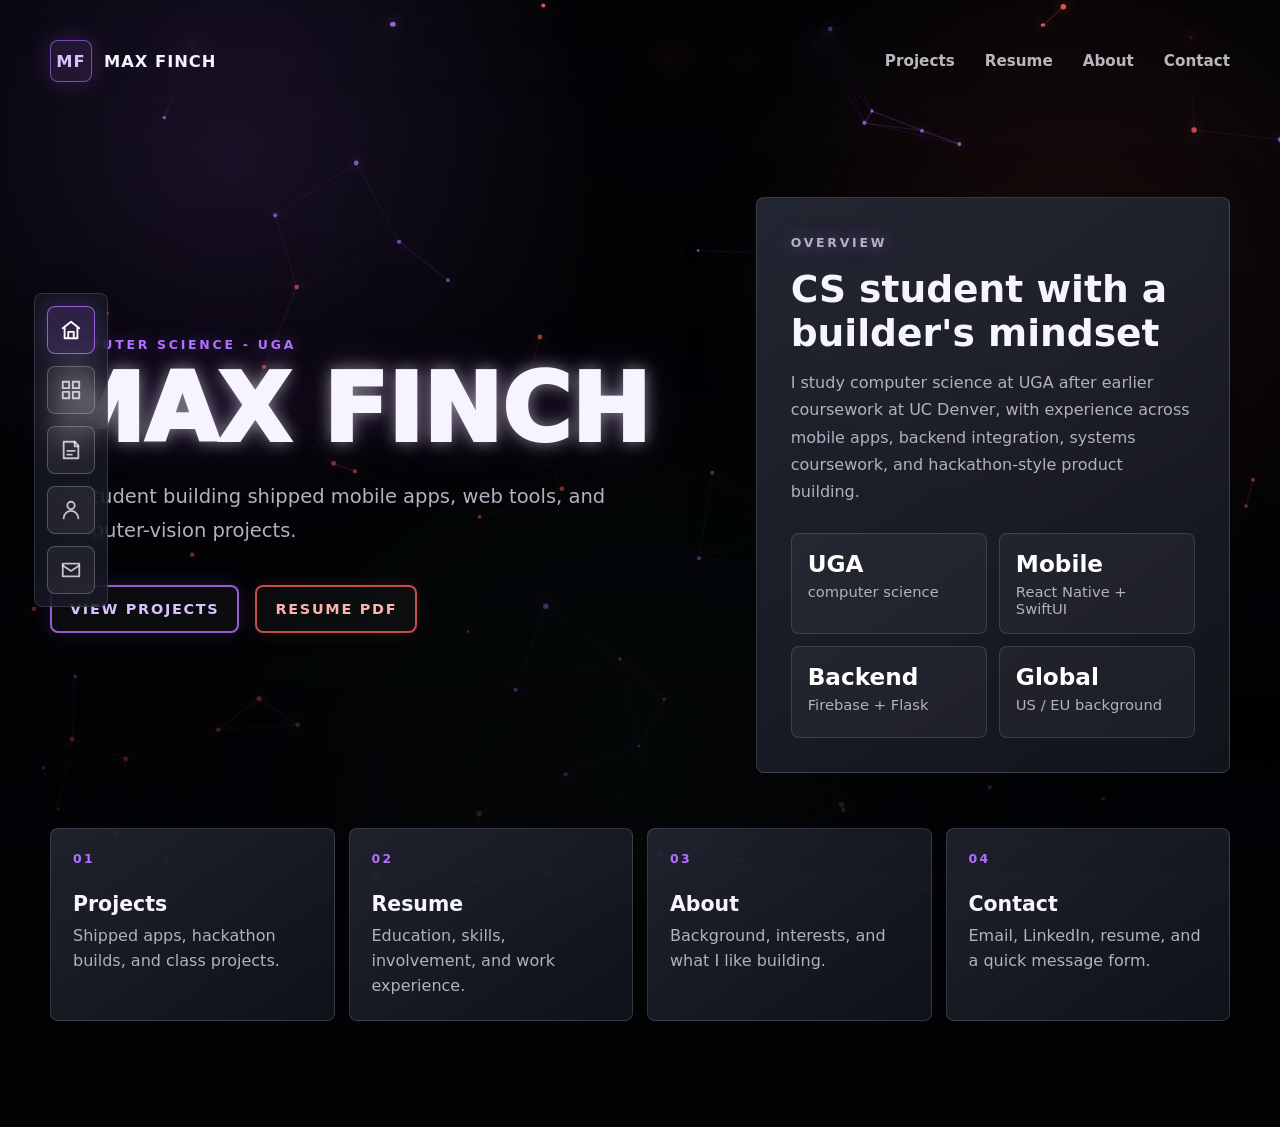
==== index.html @ 0c6667a9 "Initial portfolio site" ====
<!DOCTYPE html>
<html lang="en">
  <head>
    <meta charset="UTF-8" />
    <meta name="viewport" content="width=device-width, initial-scale=1.0" />
    <meta
      name="description"
      content="Max Finch is a computer science student at the University of Georgia building shipped mobile apps, web tools, and computer-vision projects."
    />
    <title>Max Finch | Portfolio</title>
    <link rel="stylesheet" href="styles.css" />
  </head>
  <body data-page="home">
    <canvas id="particle-canvas" aria-hidden="true"></canvas>

    <aside class="side-dock" aria-label="Page navigation">
      <a class="dock-link" href="index.html" aria-label="Home" data-page-link="home">
        <svg viewBox="0 0 24 24" aria-hidden="true">
          <path d="m3 10 9-7 9 7"></path>
          <path d="M5 9.5V21h14V9.5"></path>
          <path d="M9 21v-7h6v7"></path>
        </svg>
      </a>
      <a class="dock-link" href="projects.html" aria-label="Projects" data-page-link="projects">
        <svg viewBox="0 0 24 24" aria-hidden="true">
          <rect x="3" y="3" width="7" height="7"></rect>
          <rect x="14" y="3" width="7" height="7"></rect>
          <rect x="3" y="14" width="7" height="7"></rect>
          <rect x="14" y="14" width="7" height="7"></rect>
        </svg>
      </a>
      <a class="dock-link" href="resume.html" aria-label="Resume" data-page-link="resume">
        <svg viewBox="0 0 24 24" aria-hidden="true">
          <path d="M8 3h8l4 4v14H4V3h4z"></path>
          <path d="M16 3v5h4"></path>
          <path d="M8 13h8"></path>
          <path d="M8 17h5"></path>
        </svg>
      </a>
      <a class="dock-link" href="about.html" aria-label="About" data-page-link="about">
        <svg viewBox="0 0 24 24" aria-hidden="true">
          <path d="M20 21a8 8 0 0 0-16 0"></path>
          <circle cx="12" cy="7" r="4"></circle>
        </svg>
      </a>
      <a class="dock-link" href="contact.html" aria-label="Contact" data-page-link="contact">
        <svg viewBox="0 0 24 24" aria-hidden="true">
          <rect x="3" y="5" width="18" height="14"></rect>
          <path d="m3 7 9 6 9-6"></path>
        </svg>
      </a>
    </aside>

    <main class="site-shell home-shell">
      <nav class="top-nav">
        <a class="brand" href="index.html" aria-label="Max Finch home">
          <span class="brand-mark">MF</span>
          <span>Max Finch</span>
        </a>
        <div class="nav-links" aria-label="Primary navigation">
          <a href="projects.html" data-page-link="projects">Projects</a>
          <a href="resume.html" data-page-link="resume">Resume</a>
          <a href="about.html" data-page-link="about">About</a>
          <a href="contact.html" data-page-link="contact">Contact</a>
        </div>
      </nav>

      <section class="hero home-hero" aria-labelledby="intro-title">
        <div class="hero-copy">
          <p class="eyebrow">Computer Science - UGA</p>
          <h1 id="intro-title">Max Finch</h1>
          <p class="intro compact-intro">
            CS student building shipped mobile apps, web tools, and computer-vision projects.
          </p>
          <div class="actions" aria-label="Portfolio actions">
            <a class="button primary" href="projects.html">View Projects</a>
            <a class="button secondary" href="assets/max-finch-resume.pdf" download>Resume PDF</a>
          </div>
        </div>

        <div class="identity-panel" aria-label="Profile summary">
          <p class="panel-label">Overview</p>
          <h2>CS student with a builder's mindset</h2>
          <p>
            I study computer science at UGA after earlier coursework at UC Denver, with experience across mobile apps,
            backend integration, systems coursework, and hackathon-style product building.
          </p>
          <div class="stat-grid" aria-label="Quick stats">
            <div>
              <strong>UGA</strong>
              <span>computer science</span>
            </div>
            <div>
              <strong>Mobile</strong>
              <span>React Native + SwiftUI</span>
            </div>
            <div>
              <strong>Backend</strong>
              <span>Firebase + Flask</span>
            </div>
            <div>
              <strong>Global</strong>
              <span>US / EU background</span>
            </div>
          </div>
        </div>
      </section>

      <section class="home-pages" aria-label="Explore pages">
        <a class="page-card" href="projects.html">
          <span>01</span>
          <strong>Projects</strong>
          <p>Shipped apps, hackathon builds, and class projects.</p>
        </a>
        <a class="page-card" href="resume.html">
          <span>02</span>
          <strong>Resume</strong>
          <p>Education, skills, involvement, and work experience.</p>
        </a>
        <a class="page-card" href="about.html">
          <span>03</span>
          <strong>About</strong>
          <p>Background, interests, and what I like building.</p>
        </a>
        <a class="page-card" href="contact.html">
          <span>04</span>
          <strong>Contact</strong>
          <p>Email, LinkedIn, resume, and a quick message form.</p>
        </a>
      </section>
    </main>

    <script src="particles.js"></script>
    <script src="app.js"></script>
  </body>
</html>
---- styles.css ----
:root {
  color-scheme: dark;
  --bg: #020305;
  --panel: rgba(18, 21, 30, 0.88);
  --panel-strong: rgba(36, 40, 53, 0.9);
  --text: #f6f4ff;
  --muted: #b3b0bf;
  --soft: #7d788b;
  --line: rgba(246, 244, 255, 0.14);
  --line-strong: rgba(246, 244, 255, 0.24);
  --purple: #b270ff;
  --purple-soft: #d8c1ff;
  --red: #ff625c;
  --amber: #f3b35b;
  --green: #79d9a2;
}

* {
  box-sizing: border-box;
}

html {
  scroll-behavior: smooth;
  overscroll-behavior-y: none;
}

body {
  margin: 0;
  min-height: 100vh;
  overflow-x: hidden;
  overscroll-behavior-y: none;
  background: var(--bg);
  color: var(--text);
  font-family: Inter, ui-sans-serif, system-ui, -apple-system, BlinkMacSystemFont, "Segoe UI", sans-serif;
}

body::before {
  position: fixed;
  inset: 0;
  z-index: 1;
  pointer-events: none;
  content: "";
  background:
    linear-gradient(rgba(2, 3, 5, 0.04), rgba(2, 3, 5, 0.86)),
    radial-gradient(circle at 18% 18%, rgba(178, 112, 255, 0.16), transparent 24rem),
    radial-gradient(circle at 84% 32%, rgba(255, 98, 92, 0.12), transparent 24rem),
    radial-gradient(circle at 50% 92%, rgba(121, 217, 162, 0.08), transparent 28rem);
}

a {
  color: inherit;
}

button,
input,
textarea {
  font: inherit;
}

#particle-canvas {
  position: fixed;
  inset: 0;
  z-index: 0;
  width: 100%;
  height: 100%;
  display: block;
  background: #020305;
}

.site-shell {
  position: relative;
  z-index: 2;
  width: min(1180px, calc(100% - 48px));
  min-height: 100vh;
  margin: 0 auto;
  padding: 26px 0 72px;
}

.home-shell {
  min-height: 100vh;
}

.page-shell {
  padding-bottom: clamp(56px, 8vw, 90px);
}

.top-nav {
  position: sticky;
  top: 0;
  z-index: 3;
  display: flex;
  align-items: center;
  justify-content: space-between;
  gap: 24px;
  min-height: 70px;
  padding: 12px 0;
  backdrop-filter: blur(12px);
}

.brand,
.nav-links a,
.button,
.dock-link,
.contact-link,
.linked-card,
.visual-link {
  text-decoration: none;
}

.brand {
  display: inline-flex;
  align-items: center;
  gap: 12px;
  font-size: 1.02rem;
  font-weight: 850;
  letter-spacing: 0.06em;
  text-transform: uppercase;
}

.brand-mark {
  display: grid;
  width: 42px;
  height: 42px;
  place-items: center;
  border: 1px solid rgba(178, 112, 255, 0.62);
  border-radius: 8px;
  color: var(--purple-soft);
  background: rgba(178, 112, 255, 0.12);
  box-shadow: 0 0 26px rgba(178, 112, 255, 0.22);
}

.nav-links {
  display: flex;
  align-items: center;
  gap: clamp(14px, 3vw, 30px);
}

.nav-links a {
  color: rgba(246, 244, 255, 0.74);
  font-size: 0.95rem;
  font-weight: 700;
  transition: color 160ms ease, text-shadow 160ms ease;
}

.nav-links a:hover,
.nav-links a:focus-visible,
.nav-links a.is-active {
  color: #ffffff;
  text-shadow: 0 0 14px rgba(178, 112, 255, 0.56);
}

.side-dock {
  position: fixed;
  top: 50%;
  left: clamp(14px, 3vw, 34px);
  z-index: 4;
  display: grid;
  gap: 12px;
  padding: 12px;
  border: 1px solid var(--line);
  border-radius: 8px;
  background: rgba(24, 27, 38, 0.72);
  backdrop-filter: blur(14px);
  transform: translateY(-50%);
}

.dock-link {
  display: grid;
  width: 48px;
  height: 48px;
  place-items: center;
  border: 1px solid var(--line-strong);
  border-radius: 8px;
  color: rgba(246, 244, 255, 0.76);
  background: rgba(246, 244, 255, 0.06);
  transition: background 160ms ease, border-color 160ms ease, color 160ms ease, box-shadow 160ms ease;
}

.dock-link svg {
  width: 22px;
  height: 22px;
  fill: none;
  stroke: currentColor;
  stroke-width: 2;
  stroke-linecap: round;
  stroke-linejoin: round;
}

.dock-link:hover,
.dock-link:focus-visible,
.dock-link.is-active {
  border-color: rgba(178, 112, 255, 0.78);
  color: #ffffff;
  background: rgba(178, 112, 255, 0.16);
  box-shadow: 0 0 22px rgba(178, 112, 255, 0.24);
}

.section-block {
  scroll-margin-top: 86px;
  padding: clamp(56px, 8vw, 98px) 0;
}

.hero {
  min-height: calc(100vh - 72px);
  display: grid;
  grid-template-columns: minmax(0, 1.15fr) minmax(320px, 0.85fr);
  align-items: center;
  gap: clamp(28px, 5vw, 64px);
  padding-top: 36px;
}

.home-hero {
  min-height: min(760px, calc(100vh - 72px));
  padding-top: 18px;
}

.eyebrow,
.panel-label,
.card-kicker {
  margin: 0 0 14px;
  color: var(--purple);
  font-size: 0.78rem;
  font-weight: 850;
  letter-spacing: 0.22em;
  text-transform: uppercase;
  text-shadow: 0 0 16px rgba(178, 112, 255, 0.5);
}

h1,
h2,
h3,
h4,
p {
  margin-top: 0;
}

h1 {
  max-width: 900px;
  margin-bottom: 0;
  font-size: clamp(3rem, 6.2vw, 5.4rem);
  line-height: 0.92;
  font-weight: 950;
  letter-spacing: 0;
  text-transform: uppercase;
  text-wrap: balance;
  text-shadow:
    0 0 16px rgba(255, 255, 255, 0.48),
    0 0 44px rgba(178, 112, 255, 0.24);
}

.home-hero h1 {
  font-size: clamp(3.7rem, 7.4vw, 5.9rem);
}

.intro {
  max-width: 720px;
  margin: 28px 0 0;
  color: var(--muted);
  font-size: clamp(1.04rem, 1.8vw, 1.28rem);
  line-height: 1.72;
}

.compact-intro {
  max-width: 600px;
  font-size: clamp(1.05rem, 1.8vw, 1.22rem);
}

.actions {
  display: flex;
  flex-wrap: wrap;
  gap: 16px;
  margin-top: 38px;
}

.button {
  display: inline-flex;
  align-items: center;
  justify-content: center;
  min-height: 48px;
  min-width: 150px;
  border: 2px solid var(--line);
  border-radius: 8px;
  padding: 12px 18px;
  color: var(--text);
  background: rgba(246, 244, 255, 0.04);
  font-size: 0.9rem;
  font-weight: 850;
  letter-spacing: 0.12em;
  text-transform: uppercase;
  cursor: pointer;
  transition: border-color 160ms ease, box-shadow 160ms ease, transform 160ms ease, background 160ms ease;
}

.button:hover,
.button:focus-visible {
  transform: translateY(-2px);
}

.primary {
  border-color: rgba(178, 112, 255, 0.82);
  color: var(--purple-soft);
  box-shadow: 0 0 18px rgba(178, 112, 255, 0.18);
}

.primary:hover,
.primary:focus-visible {
  background: rgba(178, 112, 255, 0.1);
  box-shadow: 0 0 28px rgba(178, 112, 255, 0.42);
}

.secondary {
  border-color: rgba(255, 98, 92, 0.76);
  color: #ffb2ad;
  box-shadow: 0 0 18px rgba(255, 98, 92, 0.14);
}

.secondary:hover,
.secondary:focus-visible {
  background: rgba(255, 98, 92, 0.08);
  box-shadow: 0 0 28px rgba(255, 98, 92, 0.36);
}

.compact {
  min-width: 138px;
}

.identity-panel,
.project-card,
.timeline-card,
.about-card,
.contact-card,
.message-card {
  border: 1px solid var(--line);
  border-radius: 8px;
  background: linear-gradient(145deg, rgba(39, 43, 56, 0.88), rgba(20, 22, 31, 0.88));
  box-shadow: 0 24px 70px rgba(0, 0, 0, 0.28);
  backdrop-filter: blur(10px);
}

.identity-panel {
  padding: clamp(22px, 4vw, 34px);
}

.identity-panel h2 {
  margin-bottom: 14px;
  font-size: clamp(1.7rem, 3vw, 2.35rem);
}

.identity-panel p {
  color: var(--muted);
  line-height: 1.7;
}

.stat-grid {
  display: grid;
  grid-template-columns: repeat(2, minmax(0, 1fr));
  gap: 12px;
  margin-top: 28px;
}

.stat-grid div {
  min-height: 92px;
  padding: 16px;
  border: 1px solid var(--line);
  border-radius: 8px;
  background: rgba(246, 244, 255, 0.045);
}

.stat-grid strong {
  display: block;
  color: #ffffff;
  font-size: 1.45rem;
}

.stat-grid span {
  display: block;
  margin-top: 6px;
  color: var(--muted);
  font-size: 0.92rem;
}

.home-pages {
  display: grid;
  grid-template-columns: repeat(4, minmax(0, 1fr));
  gap: 14px;
  margin-top: -28px;
  padding-bottom: 34px;
}

.page-card {
  min-height: 168px;
  padding: 22px;
  border: 1px solid var(--line);
  border-radius: 8px;
  color: inherit;
  text-decoration: none;
  background: linear-gradient(145deg, rgba(39, 43, 56, 0.78), rgba(20, 22, 31, 0.78));
  transition: border-color 160ms ease, box-shadow 160ms ease, transform 160ms ease;
}

.page-card:hover,
.page-card:focus-visible {
  border-color: rgba(178, 112, 255, 0.72);
  box-shadow: 0 0 28px rgba(178, 112, 255, 0.18);
  transform: translateY(-3px);
}

.page-card span {
  display: block;
  margin-bottom: 26px;
  color: var(--purple);
  font-size: 0.78rem;
  font-weight: 900;
  letter-spacing: 0.18em;
}

.page-card strong {
  display: block;
  margin-bottom: 8px;
  font-size: 1.28rem;
}

.page-card p {
  margin-bottom: 0;
  color: var(--muted);
  line-height: 1.55;
}

.page-header {
  max-width: 960px;
  padding: clamp(54px, 8vw, 90px) 0 34px;
}

.page-header h1 {
  margin-bottom: 16px;
  font-size: clamp(3.1rem, 6.6vw, 5.4rem);
}

.page-header p {
  max-width: 760px;
  color: var(--muted);
  font-size: clamp(1rem, 1.6vw, 1.2rem);
  line-height: 1.7;
}

.section-heading {
  max-width: 820px;
  margin-bottom: 32px;
}

.section-heading h2 {
  margin-bottom: 14px;
  font-size: clamp(2.5rem, 6vw, 5rem);
  line-height: 0.98;
}

.section-heading p {
  color: var(--muted);
  font-size: clamp(1rem, 1.5vw, 1.16rem);
  line-height: 1.68;
}

.split-heading {
  max-width: none;
  display: flex;
  align-items: end;
  justify-content: space-between;
  gap: 24px;
}

.project-grid {
  display: grid;
  grid-template-columns: repeat(2, minmax(0, 1fr));
  gap: 18px;
}

.sub-project-grid {
  margin-top: 18px;
}

.showcase-card {
  display: grid;
  grid-template-columns: minmax(300px, 0.78fr) minmax(0, 1.22fr);
  overflow: hidden;
  border: 1px solid var(--line);
  border-radius: 8px;
  background: linear-gradient(145deg, rgba(39, 43, 56, 0.88), rgba(20, 22, 31, 0.88));
  box-shadow: 0 24px 70px rgba(0, 0, 0, 0.28);
  backdrop-filter: blur(10px);
}

.linked-card {
  color: inherit;
  transition: border-color 160ms ease, box-shadow 160ms ease, transform 160ms ease;
}

.linked-card:hover,
.linked-card:focus-visible {
  border-color: rgba(178, 112, 255, 0.72);
  box-shadow: 0 0 34px rgba(178, 112, 255, 0.22);
  transform: translateY(-2px);
}

.showcase-card .project-visual {
  min-height: 520px;
  border-right: 1px solid var(--line);
  border-bottom: 0;
}

.showcase-copy {
  align-self: center;
  padding: clamp(28px, 5vw, 54px);
}

.showcase-copy h2 {
  margin-bottom: 16px;
  font-size: clamp(2.4rem, 5vw, 4.8rem);
  line-height: 0.96;
}

.showcase-copy p {
  color: var(--muted);
  font-size: clamp(1rem, 1.4vw, 1.16rem);
  line-height: 1.72;
}

.metric-row {
  display: grid;
  grid-template-columns: repeat(3, minmax(0, 1fr));
  gap: 12px;
  margin: 26px 0;
}

.metric-row div {
  padding: 16px;
  border: 1px solid var(--line);
  border-radius: 8px;
  background: rgba(246, 244, 255, 0.045);
}

.metric-row strong {
  display: block;
  color: #ffffff;
  font-size: 1.5rem;
}

.metric-row span {
  display: block;
  margin-top: 6px;
  color: var(--muted);
  font-size: 0.9rem;
}

.project-card {
  min-height: 100%;
  overflow: hidden;
}

.feature-card {
  grid-row: span 2;
}

.project-visual {
  min-height: 230px;
  border-bottom: 1px solid var(--line);
  background:
    linear-gradient(rgba(246, 244, 255, 0.045) 1px, transparent 1px),
    linear-gradient(90deg, rgba(246, 244, 255, 0.045) 1px, transparent 1px),
    radial-gradient(circle at 30% 30%, rgba(178, 112, 255, 0.36), transparent 15rem),
    #141823;
  background-size: 28px 28px, 28px 28px, auto, auto;
}

.app-shot-visual {
  align-items: center;
  justify-items: center;
  padding: 28px;
}

.app-store-shot {
  display: block;
  width: min(100%, 300px);
  max-height: 680px;
  border: 1px solid rgba(246, 244, 255, 0.18);
  border-radius: 8px;
  object-fit: cover;
  object-position: top center;
  box-shadow: 0 0 44px rgba(178, 112, 255, 0.24);
}

.image-visual {
  padding: 0;
}

.image-visual img {
  display: block;
  width: 100%;
  height: 100%;
  min-height: 300px;
  object-fit: cover;
  object-position: center;
}

.feature-card .project-visual {
  min-height: 420px;
}

.project-copy {
  padding: 24px;
}

.project-copy h3,
.timeline-card h2,
.timeline-card h3,
.about-card h2,
.about-card h3 {
  margin-bottom: 12px;
  font-size: 1.45rem;
}

.project-copy p,
.about-card p {
  color: var(--muted);
  line-height: 1.65;
}

.clean-list {
  display: grid;
  gap: 8px;
  margin: 18px 0 0;
  padding: 0;
  color: rgba(246, 244, 255, 0.82);
  list-style: none;
}

.clean-list li {
  position: relative;
  padding-left: 18px;
}

.clean-list li::before {
  position: absolute;
  left: 0;
  top: 0.62em;
  width: 7px;
  height: 7px;
  border-radius: 50%;
  content: "";
  background: var(--red);
  box-shadow: 0 0 12px rgba(255, 98, 92, 0.5);
}

.phone-visual,
.focus-visual,
.shelf-visual {
  display: grid;
  place-items: center;
  position: relative;
}

.phone-shell {
  width: min(250px, 72%);
  aspect-ratio: 0.56;
  padding: 18px;
  border: 2px solid rgba(246, 244, 255, 0.28);
  border-radius: 8px;
  background: linear-gradient(180deg, rgba(12, 14, 22, 0.92), rgba(34, 24, 46, 0.94));
  box-shadow: 0 0 42px rgba(178, 112, 255, 0.26);
}

.phone-top {
  width: 64px;
  height: 8px;
  margin: 0 auto 22px;
  border-radius: 99px;
  background: rgba(246, 244, 255, 0.24);
}

.pick-card {
  height: 78px;
  margin-bottom: 14px;
  border: 1px solid rgba(246, 244, 255, 0.16);
  border-radius: 8px;
  background:
    linear-gradient(90deg, rgba(255, 98, 92, 0.75), transparent 4px),
    linear-gradient(135deg, rgba(246, 244, 255, 0.14), rgba(246, 244, 255, 0.04));
}

.pick-card.hot {
  background:
    linear-gradient(90deg, rgba(178, 112, 255, 0.9), transparent 4px),
    linear-gradient(135deg, rgba(246, 244, 255, 0.18), rgba(246, 244, 255, 0.05));
}

.pick-card.small {
  height: 52px;
}

.camera-frame {
  display: grid;
  width: min(260px, 74%);
  aspect-ratio: 1.28;
  place-items: center;
  border: 2px solid rgba(121, 217, 162, 0.7);
  border-radius: 8px;
  background: rgba(121, 217, 162, 0.08);
  box-shadow: 0 0 34px rgba(121, 217, 162, 0.18);
}

.camera-frame span {
  width: 82px;
  height: 82px;
  border: 2px solid rgba(246, 244, 255, 0.64);
  border-radius: 50%;
  box-shadow: 0 0 0 22px rgba(178, 112, 255, 0.1);
}

.scan-line {
  position: absolute;
  width: min(310px, 82%);
  height: 3px;
  background: rgba(255, 98, 92, 0.74);
  box-shadow: 0 0 18px rgba(255, 98, 92, 0.72);
  animation: scan 2.5s ease-in-out infinite;
}

.shelf-visual {
  grid-template-columns: repeat(4, 34px);
  gap: 12px;
}

.shelf-visual span {
  width: 34px;
  border-radius: 6px;
  background: linear-gradient(180deg, var(--purple), var(--red));
  box-shadow: 0 0 20px rgba(178, 112, 255, 0.28);
}

.shelf-visual span:nth-child(1) {
  height: 132px;
}

.shelf-visual span:nth-child(2) {
  height: 98px;
  background: linear-gradient(180deg, var(--amber), var(--red));
}

.shelf-visual span:nth-child(3) {
  height: 150px;
}

.shelf-visual span:nth-child(4) {
  height: 112px;
  background: linear-gradient(180deg, var(--green), var(--purple));
}

@keyframes scan {
  0%,
  100% {
    transform: translateY(-72px);
  }

  50% {
    transform: translateY(72px);
  }
}

.resume-layout {
  display: grid;
  grid-template-columns: repeat(2, minmax(0, 1fr));
  gap: 18px;
}

.timeline-card {
  padding: 26px;
}

.wide-card {
  grid-column: 1 / -1;
}

.timeline-item {
  display: flex;
  align-items: start;
  justify-content: space-between;
  gap: 20px;
  padding: 22px 0;
  border-top: 1px solid var(--line);
}

.timeline-item:first-of-type {
  margin-top: 6px;
}

.timeline-item h4 {
  margin-bottom: 6px;
  font-size: 1.15rem;
}

.timeline-item h3 {
  margin-bottom: 6px;
  font-size: 1.15rem;
}

.timeline-item p,
.skill-groups p,
.muted-copy {
  margin-bottom: 0;
  color: var(--muted);
  line-height: 1.6;
}

.timeline-item time {
  flex: 0 0 auto;
  color: var(--soft);
  font-weight: 800;
  white-space: nowrap;
}

.skill-groups {
  display: grid;
  gap: 18px;
  padding-top: 14px;
  border-top: 1px solid var(--line);
}

.skill-groups h3,
.skill-groups h4 {
  margin-bottom: 4px;
  color: var(--purple-soft);
  font-size: 1rem;
}

.about-grid {
  display: grid;
  grid-template-columns: repeat(3, minmax(0, 1fr));
  gap: 18px;
}

.about-header {
  padding-bottom: 24px;
}

.interest-row {
  display: flex;
  flex-wrap: wrap;
  gap: 10px;
  margin-top: 28px;
}

.interest-row span {
  border: 1px solid var(--line-strong);
  border-radius: 999px;
  padding: 8px 14px;
  color: rgba(246, 244, 255, 0.82);
  background: rgba(246, 244, 255, 0.055);
  font-size: 0.92rem;
  font-weight: 800;
}

.about-dashboard {
  display: grid;
  grid-template-columns: 0.9fr 1fr 1.15fr;
  grid-auto-flow: dense;
  align-items: start;
  gap: 18px;
}

.about-tile {
  min-height: 220px;
  border: 1px solid var(--line);
  border-radius: 8px;
  padding: 24px;
  overflow: hidden;
  background: linear-gradient(145deg, rgba(39, 43, 56, 0.88), rgba(20, 22, 31, 0.88));
  box-shadow: 0 24px 70px rgba(0, 0, 0, 0.28);
  backdrop-filter: blur(10px);
}

.about-tile h2 {
  margin-bottom: 10px;
  font-size: clamp(1.35rem, 2vw, 1.85rem);
}

.about-tile p {
  margin-bottom: 0;
  color: var(--muted);
  line-height: 1.62;
}

.tile-header {
  display: flex;
  align-items: center;
  justify-content: space-between;
  gap: 16px;
  margin-bottom: 18px;
}

.tile-header .card-kicker {
  margin-bottom: 0;
}

.tile-header a,
.tile-header span {
  color: var(--muted);
  font-weight: 850;
  text-decoration: none;
}

.tile-header a:hover,
.tile-header a:focus-visible {
  color: #ffffff;
  text-shadow: 0 0 14px rgba(178, 112, 255, 0.54);
}

.visual-link {
  display: inline-block;
  color: inherit;
  border-radius: 8px;
}

.visual-link:focus-visible {
  outline: 3px solid rgba(178, 112, 255, 0.65);
  outline-offset: 4px;
}

.profile-tile {
  grid-row: span 2;
  display: grid;
  min-height: 560px;
  padding: 0;
}

.profile-tile img {
  width: 100%;
  height: 430px;
  object-fit: cover;
  object-position: center;
  border-bottom: 1px solid var(--line);
}

.profile-tile div {
  padding: 24px;
}

.reading-tile img {
  width: 100%;
  max-height: 360px;
  margin-bottom: 18px;
  border: 1px solid var(--line);
  border-radius: 8px;
  background: rgba(4, 5, 8, 0.35);
  object-fit: contain;
  object-position: center;
}

.album-art,
.creator-mark,
.profile-art {
  display: grid;
  width: 116px;
  height: 116px;
  place-items: center;
  margin-bottom: 18px;
  border: 1px solid var(--line-strong);
  border-radius: 8px;
  color: #ffffff;
  font-size: 1.6rem;
  font-weight: 950;
  letter-spacing: 0.08em;
  transition: transform 160ms ease, box-shadow 160ms ease;
}

.profile-art {
  display: block;
  object-fit: cover;
}

.visual-link:hover .album-art,
.visual-link:hover .creator-mark,
.visual-link:hover .profile-art,
.visual-link:focus-visible .album-art,
.visual-link:focus-visible .creator-mark,
.visual-link:focus-visible .profile-art {
  transform: translateY(-2px);
  box-shadow: 0 0 28px rgba(178, 112, 255, 0.28);
}

.aphex-art {
  background:
    radial-gradient(circle at 30% 28%, rgba(255, 98, 92, 0.82), transparent 26%),
    radial-gradient(circle at 70% 72%, rgba(178, 112, 255, 0.82), transparent 30%),
    linear-gradient(135deg, rgba(246, 244, 255, 0.12), rgba(4, 5, 8, 0.88));
}

.creator-mark {
  background:
    linear-gradient(rgba(246, 244, 255, 0.07) 1px, transparent 1px),
    linear-gradient(90deg, rgba(246, 244, 255, 0.07) 1px, transparent 1px),
    radial-gradient(circle at 70% 30%, rgba(121, 217, 162, 0.45), transparent 40%),
    rgba(178, 112, 255, 0.16);
  background-size: 18px 18px, 18px 18px, auto, auto;
}

.tracket-mark {
  background:
    radial-gradient(circle at 50% 32%, rgba(121, 217, 162, 0.52), transparent 18%),
    linear-gradient(rgba(246, 244, 255, 0.09) 1px, transparent 1px),
    linear-gradient(90deg, rgba(246, 244, 255, 0.09) 1px, transparent 1px),
    linear-gradient(135deg, rgba(22, 80, 73, 0.92), rgba(76, 43, 130, 0.92));
  background-size: auto, 16px 16px, 16px 16px, auto;
}

.code-mark {
  background:
    linear-gradient(135deg, rgba(255, 98, 92, 0.62), rgba(178, 112, 255, 0.34)),
    #141823;
}

.building-tile {
  position: relative;
  min-height: 280px;
}

.skate-track {
  position: absolute;
  right: 22px;
  bottom: 22px;
  left: 22px;
  height: 86px;
  border: 1px solid var(--line);
  border-radius: 8px;
  background:
    linear-gradient(rgba(246, 244, 255, 0.05) 1px, transparent 1px),
    linear-gradient(90deg, rgba(246, 244, 255, 0.05) 1px, transparent 1px),
    rgba(4, 5, 8, 0.18);
  background-size: 24px 24px, 24px 24px, auto;
}

.skate-track span {
  position: absolute;
  bottom: 24px;
  width: 58px;
  height: 6px;
  border-radius: 999px;
  background: var(--purple);
  box-shadow: 0 0 18px rgba(178, 112, 255, 0.6);
}

.skate-track span:nth-child(1) {
  left: 12%;
}

.skate-track span:nth-child(2) {
  left: 44%;
  background: var(--red);
}

.skate-track span:nth-child(3) {
  left: 72%;
}

.map-tile {
  grid-column: span 2;
  min-height: 440px;
}

.travel-map {
  position: relative;
  min-height: 330px;
  margin-top: 20px;
  border: 1px solid rgba(178, 112, 255, 0.34);
  border-radius: 8px;
  overflow: hidden;
  background: #21173b;
}

.travel-map .leaflet-tile {
  filter: hue-rotate(48deg) saturate(0.78) brightness(0.74) contrast(1.18);
}

.travel-map .leaflet-control-container {
  font-family: inherit;
}

.travel-map .leaflet-control-zoom {
  overflow: hidden;
  border: 1px solid rgba(246, 244, 255, 0.28);
  border-radius: 8px;
  box-shadow: 0 0 18px rgba(0, 0, 0, 0.28);
}

.travel-map .leaflet-control-zoom a {
  width: 38px;
  height: 38px;
  border: 0;
  border-bottom: 1px solid rgba(246, 244, 255, 0.28);
  color: #ffffff;
  background: rgba(56, 39, 104, 0.86);
  font-size: 1.3rem;
  line-height: 38px;
}

.travel-map .leaflet-control-zoom a:last-child {
  border-bottom: 0;
}

.travel-map .leaflet-control-attribution {
  background: rgba(22, 18, 38, 0.72);
  color: rgba(246, 244, 255, 0.72);
}

.travel-map .leaflet-control-attribution a {
  color: var(--purple-soft);
}

.travel-pin {
  display: block;
  width: 22px;
  height: 22px;
  border: 3px solid #ffffff;
  border-radius: 50%;
  background: #11131c;
  box-shadow: 0 0 0 4px rgba(178, 112, 255, 0.35), 0 0 22px rgba(178, 112, 255, 0.72);
}

.leaflet-popup-content-wrapper,
.leaflet-popup-tip {
  color: var(--text);
  background: rgba(24, 27, 38, 0.96);
  border: 1px solid var(--line);
}

.about-card {
  min-height: 260px;
  padding: 26px;
}

.contact-grid {
  display: grid;
  grid-template-columns: 0.85fr 1.15fr;
  gap: 18px;
}

.contact-card,
.message-card {
  padding: 26px;
}

.contact-card {
  display: grid;
  align-content: start;
  gap: 14px;
}

.contact-link {
  display: grid;
  gap: 7px;
  padding: 18px;
  border: 1px solid var(--line);
  border-radius: 8px;
  background: rgba(246, 244, 255, 0.045);
  transition: border-color 160ms ease, box-shadow 160ms ease, transform 160ms ease;
}

.contact-link:hover,
.contact-link:focus-visible {
  border-color: rgba(178, 112, 255, 0.72);
  box-shadow: 0 0 22px rgba(178, 112, 255, 0.16);
  transform: translateY(-2px);
}

.contact-link span {
  color: var(--soft);
  font-size: 0.78rem;
  font-weight: 850;
  letter-spacing: 0.16em;
  text-transform: uppercase;
}

.contact-link strong {
  overflow-wrap: anywhere;
}

.message-card {
  display: grid;
  grid-template-columns: repeat(2, minmax(0, 1fr));
  gap: 18px;
}

label {
  display: grid;
  gap: 8px;
  color: rgba(246, 244, 255, 0.78);
  font-weight: 800;
}

input,
textarea {
  width: 100%;
  border: 1px solid var(--line-strong);
  border-radius: 8px;
  padding: 14px 15px;
  color: var(--text);
  background: rgba(4, 5, 8, 0.42);
  outline: none;
  transition: border-color 160ms ease, box-shadow 160ms ease;
}

textarea {
  resize: vertical;
  min-height: 154px;
}

input:focus,
textarea:focus {
  border-color: rgba(178, 112, 255, 0.82);
  box-shadow: 0 0 0 4px rgba(178, 112, 255, 0.12);
}

.full-field {
  grid-column: 1 / -1;
}

@media (max-width: 1120px) {
  .side-dock {
    left: 12px;
  }

  .site-shell {
    width: min(100% - 36px, 1040px);
  }
}

@media (max-width: 900px) {
  .hero,
  .project-grid,
  .resume-layout,
  .about-grid,
  .about-dashboard,
  .contact-grid,
  .home-pages,
  .showcase-card {
    grid-template-columns: 1fr;
  }

  .feature-card {
    grid-row: auto;
  }

  .feature-card .project-visual {
    min-height: 320px;
  }

  .side-dock {
    top: auto;
    bottom: 16px;
    left: 50%;
    display: flex;
    transform: translateX(-50%);
  }

  .dock-link {
    width: 44px;
    height: 44px;
  }

  .site-shell {
    padding-bottom: 110px;
  }

  .showcase-card .project-visual {
    min-height: 360px;
    border-right: 0;
    border-bottom: 1px solid var(--line);
  }

  .home-pages {
    margin-top: 0;
  }

  .profile-tile,
  .map-tile {
    grid-column: auto;
    grid-row: auto;
  }

  .profile-tile {
    min-height: auto;
  }

  .profile-tile img {
    height: min(520px, 78vw);
  }
}

@media (max-width: 640px) {
  .site-shell {
    width: min(100% - 28px, 560px);
    padding-top: 12px;
  }

  .top-nav {
    align-items: flex-start;
    flex-direction: column;
    min-height: 108px;
  }

  .nav-links {
    width: 100%;
    justify-content: space-between;
    gap: 10px;
  }

  .nav-links a {
    font-size: 0.86rem;
  }

  .section-block {
    padding: 54px 0;
  }

  .hero {
    min-height: auto;
    padding-top: 42px;
  }

  h1 {
    font-size: clamp(2.8rem, 14vw, 4.8rem);
  }

  .home-hero h1,
  .page-header h1 {
    font-size: clamp(3.2rem, 16vw, 5rem);
  }

  .actions,
  .split-heading {
    align-items: stretch;
    flex-direction: column;
  }

  .button {
    width: 100%;
  }

  .stat-grid,
  .message-card,
  .metric-row {
    grid-template-columns: 1fr;
  }

  .timeline-item {
    display: grid;
  }

  .timeline-item time {
    white-space: normal;
  }

  .side-dock {
    width: calc(100% - 28px);
    justify-content: space-between;
  }

  .about-tile {
    padding: 20px;
  }

  .map-tile {
    min-height: 360px;
  }

  .travel-map {
    min-height: 260px;
  }
}
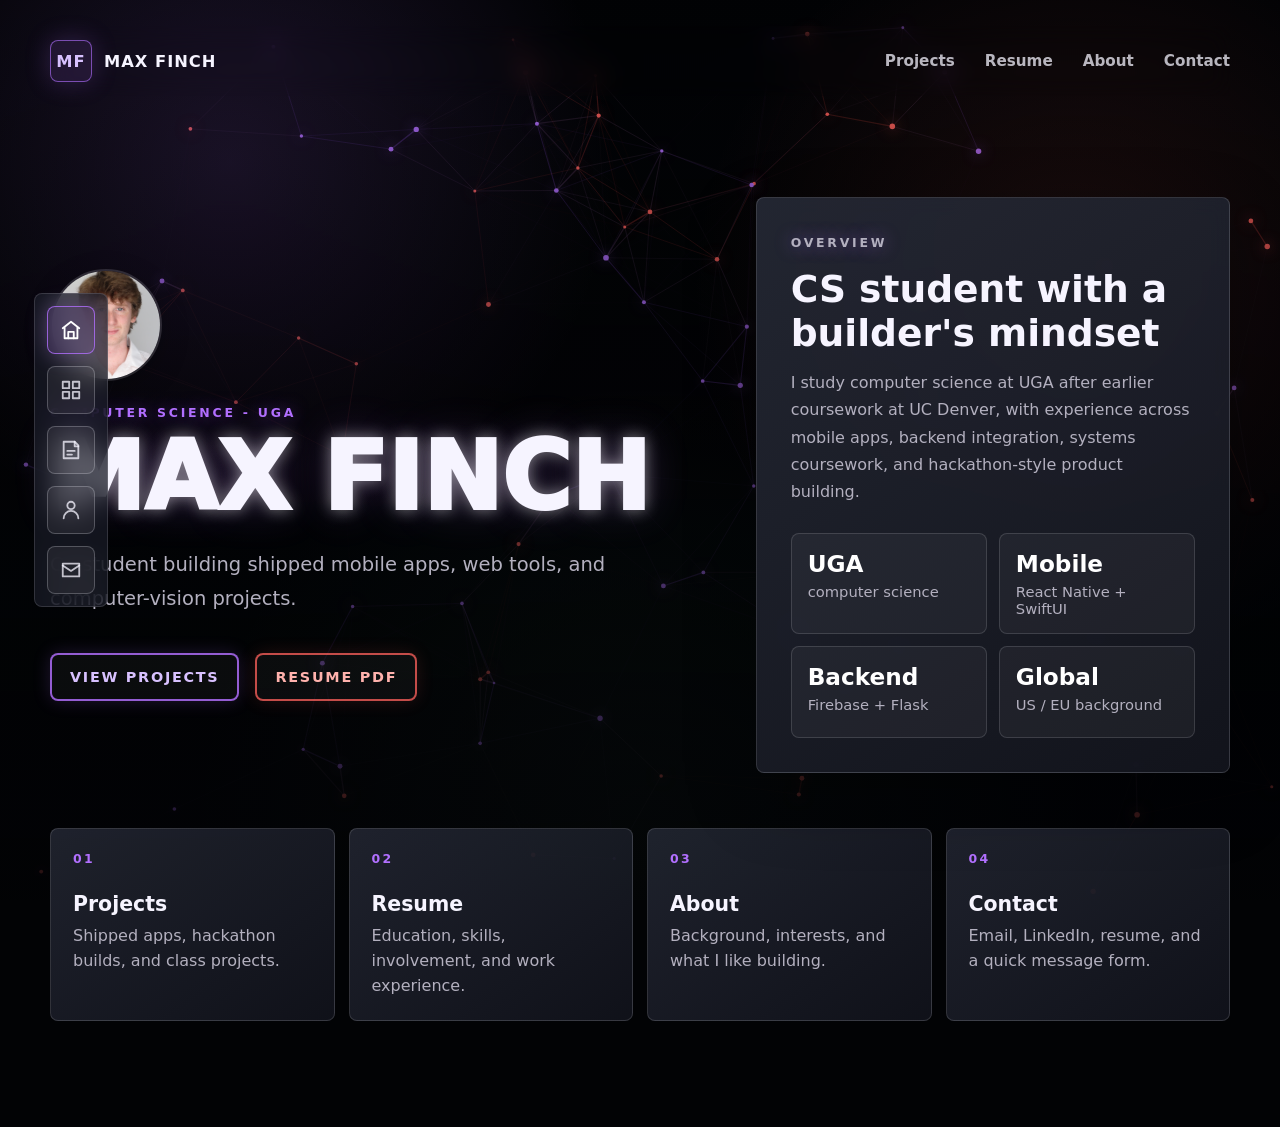
==== commit 13215ed0: "added headshot" ====
--- a/index.html
+++ b/index.html
@@ -67,6 +67,13 @@
 
       <section class="hero home-hero" aria-labelledby="intro-title">
         <div class="hero-copy">
+          <img
+            class="hero-headshot"
+            src="assets/Headshot1.jpg"
+            alt="Max Finch"
+            width="112"
+            height="112"
+          />
           <p class="eyebrow">Computer Science - UGA</p>
           <h1 id="intro-title">Max Finch</h1>
           <p class="intro compact-intro">
--- a/styles.css
+++ b/styles.css
@@ -214,6 +214,19 @@
   padding-top: 18px;
 }
 
+.hero-headshot {
+  display: block;
+  width: clamp(88px, 10vw, 112px);
+  height: auto;
+  aspect-ratio: 1;
+  margin-bottom: 24px;
+  border: 2px solid var(--line);
+  border-radius: 50%;
+  object-fit: cover;
+  object-position: center 15%;
+  box-shadow: 0 8px 28px rgba(0, 0, 0, 0.24);
+}
+
 .eyebrow,
 .panel-label,
 .card-kicker {
@@ -1065,9 +1078,157 @@
   min-height: 440px;
 }
 
+.leaflet-container {
+  position: relative;
+  overflow: hidden;
+  outline-style: none;
+  touch-action: pan-x pan-y;
+}
+
+.leaflet-pane,
+.leaflet-map-pane,
+.leaflet-tile,
+.leaflet-marker-icon,
+.leaflet-marker-shadow,
+.leaflet-tile-container,
+.leaflet-pane > svg,
+.leaflet-pane > canvas,
+.leaflet-zoom-box,
+.leaflet-image-layer,
+.leaflet-layer {
+  position: absolute;
+  left: 0;
+  top: 0;
+}
+
+.leaflet-tile,
+.leaflet-marker-icon,
+.leaflet-marker-shadow {
+  user-select: none;
+  -webkit-user-drag: none;
+}
+
+.leaflet-tile {
+  width: 256px;
+  height: 256px;
+  max-width: none !important;
+  max-height: none !important;
+}
+
+.leaflet-control {
+  position: relative;
+  z-index: 800;
+  pointer-events: auto;
+}
+
+.leaflet-pane {
+  z-index: 400;
+}
+
+.leaflet-tile-pane {
+  z-index: 200;
+}
+
+.leaflet-overlay-pane {
+  z-index: 400;
+}
+
+.leaflet-shadow-pane {
+  z-index: 500;
+}
+
+.leaflet-marker-pane {
+  z-index: 600;
+}
+
+.leaflet-tooltip-pane {
+  z-index: 650;
+}
+
+.leaflet-popup-pane {
+  z-index: 700;
+}
+
+.leaflet-marker-icon,
+.leaflet-marker-shadow,
+.leaflet-interactive {
+  pointer-events: auto;
+}
+
+.leaflet-marker-icon {
+  cursor: pointer;
+}
+
+.leaflet-top,
+.leaflet-bottom {
+  position: absolute;
+  z-index: 1000;
+  pointer-events: none;
+}
+
+.leaflet-top {
+  top: 12px;
+}
+
+.leaflet-bottom {
+  bottom: 0;
+}
+
+.leaflet-left {
+  left: 12px;
+}
+
+.leaflet-right {
+  right: 12px;
+}
+
+.leaflet-top .leaflet-control {
+  margin-top: 0;
+}
+
+.leaflet-left .leaflet-control {
+  margin-left: 0;
+}
+
+.leaflet-popup {
+  position: absolute;
+  text-align: center;
+  margin-bottom: 20px;
+}
+
+.leaflet-popup-content-wrapper {
+  padding: 1px;
+  text-align: left;
+  border-radius: 8px;
+}
+
+.leaflet-popup-content {
+  margin: 12px 14px;
+  line-height: 1.4;
+}
+
+.leaflet-popup-tip-container {
+  width: 40px;
+  height: 20px;
+  position: absolute;
+  left: 50%;
+  margin-left: -20px;
+  overflow: hidden;
+  pointer-events: none;
+}
+
+.leaflet-popup-tip {
+  width: 14px;
+  height: 14px;
+  padding: 1px;
+  margin: -8px auto 0;
+  transform: rotate(45deg);
+}
+
 .travel-map {
   position: relative;
-  min-height: 330px;
+  height: 520px;
+  min-height: 420px;
   margin-top: 20px;
   border: 1px solid rgba(178, 112, 255, 0.34);
   border-radius: 8px;
@@ -1129,6 +1290,114 @@
   color: var(--text);
   background: rgba(24, 27, 38, 0.96);
   border: 1px solid var(--line);
+}
+
+.leaflet-tooltip {
+  border: 1px solid rgba(178, 112, 255, 0.55);
+  border-radius: 8px;
+  padding: 8px 10px;
+  color: #ffffff;
+  background: rgba(24, 27, 38, 0.94);
+  box-shadow: 0 0 18px rgba(178, 112, 255, 0.24);
+  font-family: inherit;
+  font-weight: 850;
+}
+
+.leaflet-tooltip::before {
+  border-top-color: rgba(178, 112, 255, 0.55);
+}
+
+.travel-popup {
+  width: 260px;
+}
+
+.travel-popup h3 {
+  margin: 0 0 12px;
+  color: #ffffff;
+  font-size: 1.1rem;
+}
+
+.travel-slides {
+  position: relative;
+  min-height: 168px;
+  border: 1px solid var(--line);
+  border-radius: 8px;
+  overflow: hidden;
+  background:
+    linear-gradient(rgba(246, 244, 255, 0.07) 1px, transparent 1px),
+    linear-gradient(90deg, rgba(246, 244, 255, 0.07) 1px, transparent 1px),
+    rgba(4, 5, 8, 0.36);
+  background-size: 18px 18px, 18px 18px, auto;
+}
+
+.travel-slide {
+  display: none;
+  margin: 0;
+}
+
+.travel-slide.is-active {
+  display: block;
+}
+
+.travel-slide img {
+  display: block;
+  width: 100%;
+  height: 168px;
+  object-fit: cover;
+}
+
+.travel-slide figcaption {
+  padding: 9px 11px;
+  color: var(--muted);
+  font-size: 0.88rem;
+  line-height: 1.35;
+}
+
+.travel-empty {
+  min-height: 168px;
+  display: grid;
+  align-content: center;
+  justify-items: center;
+  gap: 7px;
+  padding: 18px;
+  text-align: center;
+}
+
+.travel-empty strong {
+  color: var(--purple-soft);
+}
+
+.travel-empty span {
+  color: var(--muted);
+  font-size: 0.9rem;
+}
+
+.travel-popup-controls {
+  display: grid;
+  grid-template-columns: 1fr auto 1fr;
+  align-items: center;
+  gap: 10px;
+  margin-top: 10px;
+}
+
+.travel-popup-controls button {
+  border: 1px solid var(--line);
+  border-radius: 8px;
+  padding: 7px 9px;
+  color: #ffffff;
+  background: rgba(178, 112, 255, 0.14);
+  cursor: pointer;
+}
+
+.travel-popup-controls button:hover,
+.travel-popup-controls button:focus-visible {
+  border-color: rgba(178, 112, 255, 0.72);
+}
+
+.travel-popup-controls span {
+  color: var(--muted);
+  font-size: 0.84rem;
+  font-weight: 850;
 }
 
 .about-card {
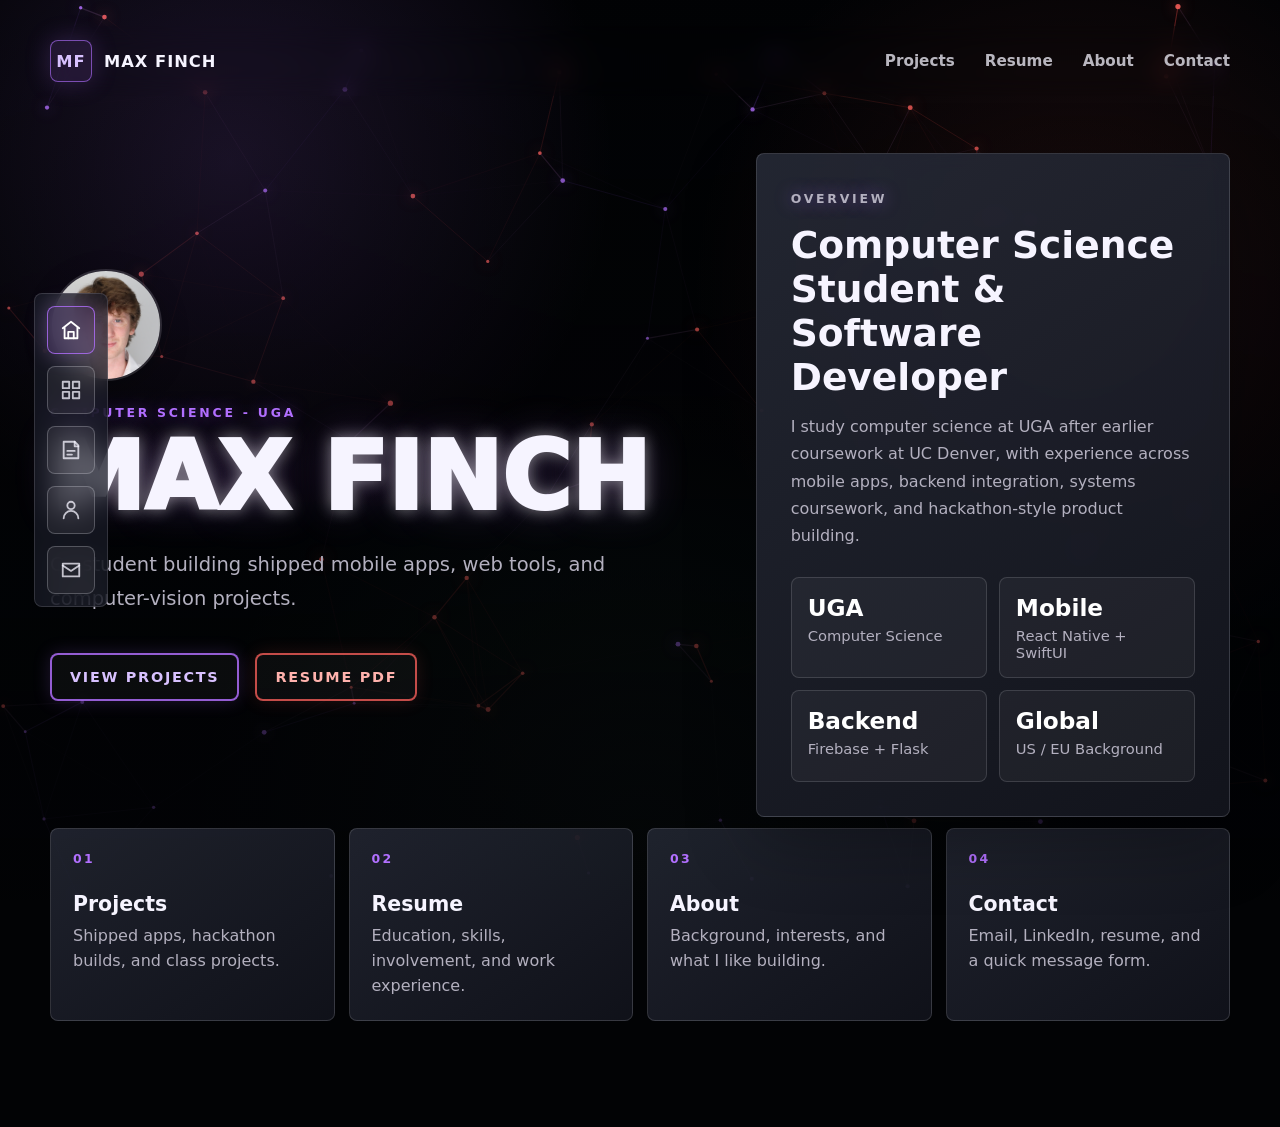
==== commit 1163826b: "headshot fixed university photos and overview rewrite" ====
--- a/index.html
+++ b/index.html
@@ -8,7 +8,7 @@
       content="Max Finch is a computer science student at the University of Georgia building shipped mobile apps, web tools, and computer-vision projects."
     />
     <title>Max Finch | Portfolio</title>
-    <link rel="stylesheet" href="styles.css" />
+    <link rel="stylesheet" href="styles.css?v=headshot-crop-4" />
   </head>
   <body data-page="home">
     <canvas id="particle-canvas" aria-hidden="true"></canvas>
@@ -67,13 +67,14 @@
 
       <section class="hero home-hero" aria-labelledby="intro-title">
         <div class="hero-copy">
-          <img
-            class="hero-headshot"
-            src="assets/Headshot1.jpg"
-            alt="Max Finch"
-            width="112"
-            height="112"
-          />
+          <span class="hero-headshot">
+            <img
+              src="assets/Headshot1.jpg"
+              alt="Max Finch"
+              width="112"
+              height="112"
+            />
+          </span>
           <p class="eyebrow">Computer Science - UGA</p>
           <h1 id="intro-title">Max Finch</h1>
           <p class="intro compact-intro">
@@ -87,7 +88,7 @@
 
         <div class="identity-panel" aria-label="Profile summary">
           <p class="panel-label">Overview</p>
-          <h2>CS student with a builder's mindset</h2>
+          <h2>Computer Science Student &amp; Software Developer</h2>
           <p>
             I study computer science at UGA after earlier coursework at UC Denver, with experience across mobile apps,
             backend integration, systems coursework, and hackathon-style product building.
@@ -95,7 +96,7 @@
           <div class="stat-grid" aria-label="Quick stats">
             <div>
               <strong>UGA</strong>
-              <span>computer science</span>
+              <span>Computer Science</span>
             </div>
             <div>
               <strong>Mobile</strong>
@@ -107,7 +108,7 @@
             </div>
             <div>
               <strong>Global</strong>
-              <span>US / EU background</span>
+              <span>US / EU Background</span>
             </div>
           </div>
         </div>
--- a/styles.css
+++ b/styles.css
@@ -217,14 +217,22 @@
 .hero-headshot {
   display: block;
   width: clamp(88px, 10vw, 112px);
-  height: auto;
-  aspect-ratio: 1;
+  height: clamp(88px, 10vw, 112px);
   margin-bottom: 24px;
   border: 2px solid var(--line);
   border-radius: 50%;
+  overflow: hidden;
+  box-shadow: 0 8px 28px rgba(0, 0, 0, 0.24);
+}
+
+.hero-headshot img {
+  display: block;
+  width: calc(100% + 6px);
+  max-width: none;
+  height: 100%;
   object-fit: cover;
-  object-position: center 15%;
-  box-shadow: 0 8px 28px rgba(0, 0, 0, 0.24);
+  object-position: center top;
+  transform: translateX(-6px);
 }
 
 .eyebrow,
@@ -803,6 +811,29 @@
 
 .timeline-item:first-of-type {
   margin-top: 6px;
+}
+
+.education-item {
+  flex-wrap: wrap;
+  gap: 12px 20px;
+}
+
+.school-identity {
+  display: flex;
+  align-items: flex-start;
+  gap: 12px;
+  min-width: 0;
+}
+
+.school-logo {
+  display: block;
+  flex: 0 0 40px;
+  width: 40px;
+  height: 40px;
+  padding: 3px;
+  border-radius: 6px;
+  background: #fff;
+  object-fit: contain;
 }
 
 .timeline-item h4 {
